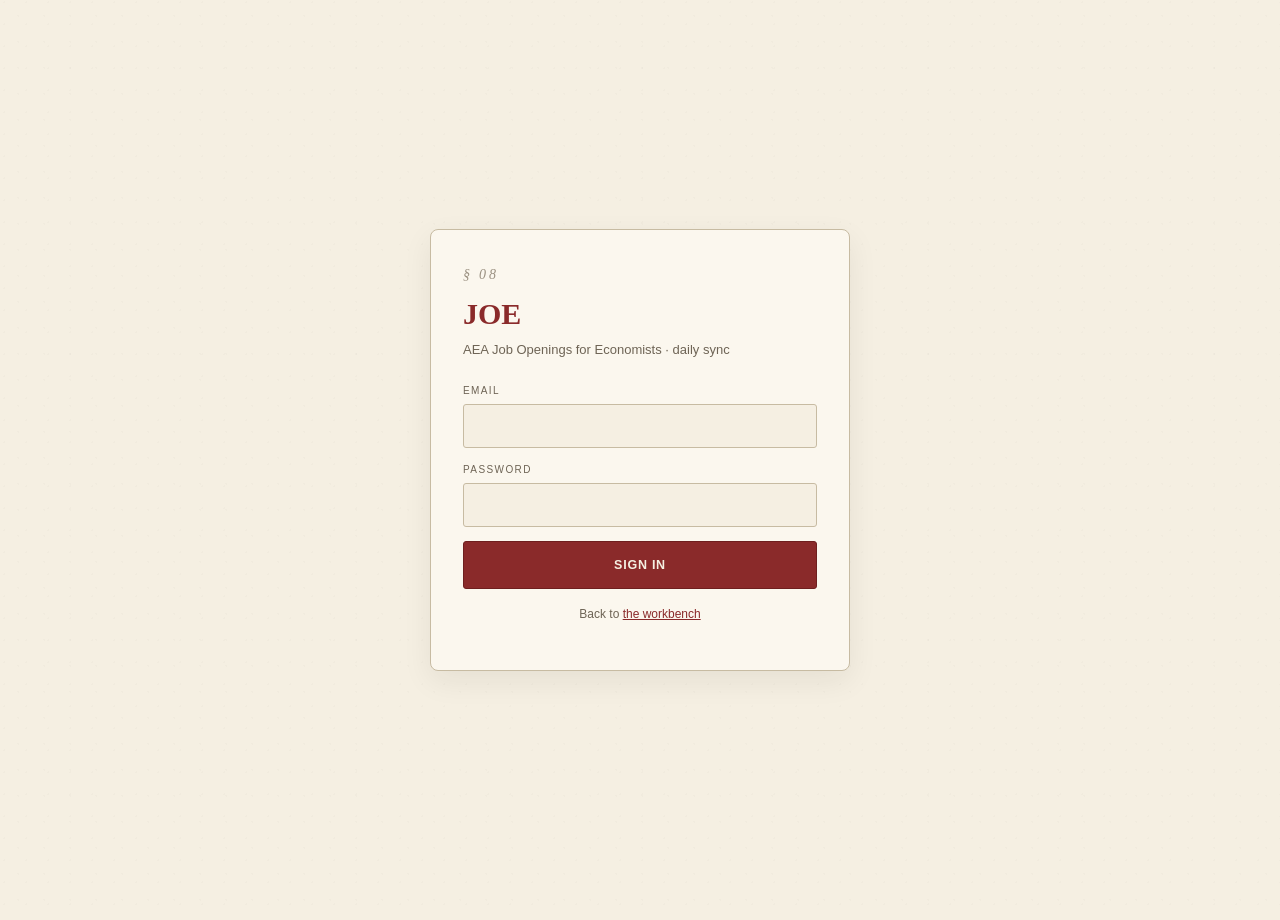
==== joe-app/index.html @ ee53a6f6 "site: React JOE app (vite build, joe-app/)" ====
<!DOCTYPE html>
<html lang="en">
<head>
  <meta charset="UTF-8" />
  <meta name="viewport" content="width=device-width, initial-scale=1.0, viewport-fit=cover" />
  <title>JOE · AEA Job Market — Economics Desk</title>
  <script type="module" crossorigin src="./assets/index-Ba9GQhar.js"></script>
  <link rel="stylesheet" crossorigin href="./assets/index-Cv11F6as.css">
</head>
<body>
  <div id="root"></div>
</body>
</html>
---- joe-app/assets/index-Cv11F6as.css ----
:root{--paper:#F5EFE2;--paper-2:#EDE5D3;--card:#FBF7EE;--card-2:#F3ECDC;--ink:#211C15;--ink-2:#3B342A;--muted:#6E6455;--faint:#9A9080;--rule:#D9CFBB;--rule-2:#C7BBA2;--oxblood:#8A2A2A;--oxblood-2:#6E1F1F;--oxblood-bg:#F3E0DC;--forest:#3E5B3A;--forest-2:#2F4A2C;--forest-bg:#E6EDDF;--gold:#9A6B14;--gold-2:#7C540E;--gold-bg:#F3E7CC;--navy:#2C3E5A;--navy-bg:#E1E7EE;--serif: Georgia, "Times New Roman", "Iowan Old Style", Cambria, serif;--sans: -apple-system, BlinkMacSystemFont, "Segoe UI", Helvetica, Arial, sans-serif;--r: 3px}*{box-sizing:border-box}html{-webkit-text-size-adjust:100%}body{margin:0;font-family:var(--sans);background:var(--paper);color:var(--ink);font-size:15px;line-height:1.6;padding-bottom:calc(env(safe-area-inset-bottom) + 20px);background-image:radial-gradient(circle at 20% 10%,rgba(0,0,0,.015) 1px,transparent 1px),radial-gradient(circle at 70% 60%,rgba(0,0,0,.015) 1px,transparent 1px);background-size:22px 22px,26px 26px}::selection{background:var(--oxblood);color:var(--paper)}.btn{display:inline-flex;align-items:center;justify-content:center;gap:7px;border:1px solid var(--rule-2);border-radius:var(--r);cursor:pointer;font-family:var(--sans);font-size:12px;font-weight:600;letter-spacing:.06em;text-transform:uppercase;min-height:44px;padding:0 15px;background:var(--card);color:var(--ink);transition:all .16s ease;text-decoration:none;white-space:nowrap}.btn:hover{border-color:var(--ink);background:var(--card-2)}.btn:active{transform:translateY(1px)}.btn:focus-visible{outline:2px solid var(--oxblood);outline-offset:2px}.btn:disabled{opacity:.55;cursor:default;transform:none}.btn svg{opacity:.85;flex:none}.btn-primary{background:var(--oxblood);color:var(--paper);border-color:var(--oxblood-2)}.btn-primary:hover{background:var(--oxblood-2);border-color:var(--oxblood-2)}.btn-ghost{background:var(--paper-2);color:var(--ink-2);border-color:var(--rule)}.btn-ghost:hover{background:var(--card-2)}.btn-sm{min-height:40px;padding:0 12px;font-size:10.5px}.btn-block{width:100%;min-height:48px;font-size:12.5px}.auth-shell{min-height:100vh;display:flex;align-items:center;justify-content:center;padding:24px}.auth-card{width:100%;max-width:420px;background:var(--card);border:1px solid var(--rule-2);border-radius:8px;padding:34px 32px;box-shadow:0 10px 30px #211c1512}.auth-mark{font-family:var(--serif);font-style:italic;color:var(--faint);font-size:14px;letter-spacing:.2em}.auth-title{font-family:var(--serif);font-size:30px;font-weight:700;margin:4px 0 2px;color:var(--oxblood)}.auth-sub{color:var(--muted);font-size:13px;margin:0 0 22px}.auth-alt{font-size:12px;color:var(--muted);margin-top:16px;text-align:center}.auth-alt a{color:var(--oxblood)}.fld{display:block;margin-bottom:14px}.fld span{display:block;font-size:10px;letter-spacing:.14em;text-transform:uppercase;color:var(--muted);margin-bottom:5px}.fld input{width:100%;min-height:44px;border:1px solid var(--rule-2);border-radius:var(--r);background:var(--paper);padding:0 12px;font-size:14px;color:var(--ink);font-family:var(--sans)}.fld input:focus{outline:2px solid var(--oxblood);outline-offset:1px}.joe-head{border-bottom:1px solid var(--rule-2);background:var(--card);position:sticky;top:0;z-index:20}.joe-head-in{max-width:1080px;margin:0 auto;padding:12px 18px;display:flex;align-items:center;gap:10px;flex-wrap:wrap}.joe-head h1{font-family:var(--serif);font-size:22px;margin:0;display:flex;align-items:center;gap:8px;color:var(--navy)}.joe-head .ico{display:inline-flex}.folio{font-family:var(--serif);font-style:italic;color:var(--faint);font-size:13px;letter-spacing:.18em}.hint{color:var(--muted);font-size:12px}.sp{flex:1}.lib-search{height:40px;min-width:200px;max-width:280px;border:1px solid var(--rule-2);border-radius:var(--r);background:var(--paper);padding:0 12px;font-size:13px;color:var(--ink);font-family:var(--sans)}.lib-search:focus{outline:2px solid var(--navy);outline-offset:1px}.joe-main-wrap{max-width:1080px;margin:0 auto;padding:0 18px}.joe-sel{height:40px;border:1px solid var(--rule-2);border-radius:var(--r);background:var(--card);color:var(--ink);font-size:13px;padding:0 8px;cursor:pointer;font-family:var(--sans)}.joe-stats{display:grid;grid-template-columns:repeat(4,1fr);gap:0;border:1px solid var(--rule);margin:16px 0 6px}.joe-stats .js-card{padding:12px 10px;border-right:1px solid var(--rule);text-align:center;background:var(--card)}.joe-stats .js-card:last-child{border-right:none}.js-card .n{font-family:var(--serif);font-size:24px;font-weight:700;display:block;color:var(--ink)}.js-card .l{font-size:10px;letter-spacing:.14em;text-transform:uppercase;color:var(--muted)}.joe-count{font-size:12px;color:var(--muted);margin:8px 2px 10px}.joe-list{display:flex;flex-direction:column;gap:8px}.joe-item{border:1px solid var(--rule-2);border-radius:8px;background:var(--card);padding:12px 14px;display:flex;gap:14px;align-items:center;cursor:pointer;transition:all .14s ease}.joe-item:hover{border-color:var(--rule);background:var(--card-2)}.joe-item.open{border-color:var(--navy)}.joe-main{flex:1;min-width:0}.joe-in{font-family:var(--serif);font-style:italic;font-size:13px;color:var(--navy)}.joe-title{font-size:15px;font-weight:600;margin:2px 0 6px}.joe-tags{display:flex;flex-wrap:wrap;gap:6px;align-items:center}.joe-loc{font-size:12px;color:var(--muted)}.joe-side{display:flex;flex-direction:column;align-items:flex-end;gap:4px;flex:none}.joe-fit{font-size:11.5px;font-weight:700;padding:2px 8px;border-radius:999px}.fit-hi{background:var(--forest-bg);color:var(--forest)}.fit-mid{background:var(--gold-bg);color:#9a6b14}.fit-lo{background:var(--paper-2);color:var(--faint)}.joe-diff{font-size:11px;color:var(--muted)}.joe-deadline{font-size:12px;color:var(--faint);font-weight:600}.joe-deadline.od{color:var(--oxblood)}.joe-deadline.today{color:#9a6b14}.joe-detail{border:1px solid var(--rule-2);border-top:none;border-radius:0 0 8px 8px;padding:14px 16px;background:var(--paper-2);margin-top:-8px;margin-bottom:8px}.jd-sec{margin-bottom:12px}.jd-sec:last-child{margin-bottom:0}.jd-sec h4{font-family:var(--sans);font-size:10px;letter-spacing:.16em;text-transform:uppercase;color:var(--muted);margin:0 0 5px}.jd-sec p{font-size:13px;line-height:1.6;white-space:pre-wrap;color:var(--ink-2);margin:0}.tag{display:inline-flex;align-items:center;font-family:var(--sans);font-size:9.5px;font-weight:700;letter-spacing:.08em;text-transform:uppercase;padding:2px 8px;border-radius:999px;background:var(--paper-2);color:var(--ink-2)}.tag-strand{background:var(--gold-bg);color:var(--gold-2)}.tag-ghost{background:transparent;border:1px solid var(--rule-2);color:var(--muted)}.empty{text-align:center;color:var(--faint);padding:48px 0;font-size:14px;display:flex;flex-direction:column;align-items:center;gap:10px}.lib-ph{text-align:center;color:var(--muted);padding:60px 0;font-size:13px}.spin{display:inline-block;width:18px;height:18px;border:2px solid var(--rule-2);border-top-color:var(--navy);border-radius:50%;animation:sp .8s linear infinite}.spin.dark{border-color:var(--rule-2);border-top-color:var(--ink)}@keyframes sp{to{transform:rotate(360deg)}}.joe-foot{max-width:1080px;margin:26px auto 0;padding:14px 18px 0;font-size:11px;color:var(--faint);border-top:1px solid var(--rule)}#toast{position:fixed;left:50%;bottom:26px;transform:translate(-50%) translateY(20px);background:var(--ink);color:var(--paper);font-size:13px;padding:10px 18px;border-radius:var(--r);opacity:0;pointer-events:none;transition:all .22s ease;z-index:99;max-width:90vw}#toast.on{opacity:1;transform:translate(-50%) translateY(0)}#toast.err{background:var(--oxblood)}@media(max-width:900px){.joe-stats{grid-template-columns:repeat(2,1fr)}.joe-stats .js-card:nth-child(2n){border-right:none}.joe-item{flex-direction:column;align-items:flex-start}.joe-side{flex-direction:row;align-items:center;flex-wrap:wrap}.lib-search{width:100%;max-width:none}}
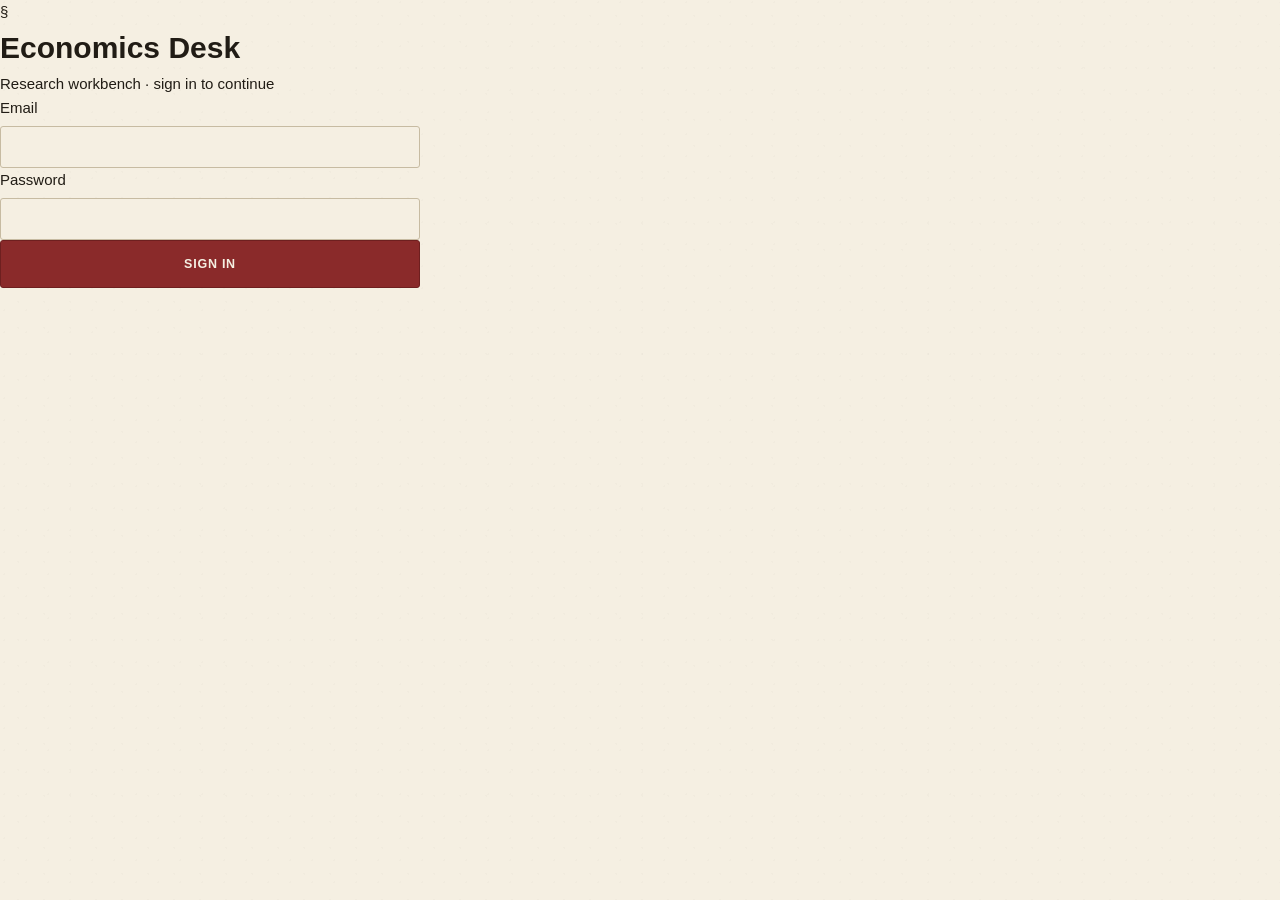
==== commit 4eb90834: "site: front-ends point to Railway backend (web-app + joe-app + economist.html)" ====
--- a/joe-app/index.html
+++ b/joe-app/index.html
@@ -3,11 +3,12 @@
 <head>
   <meta charset="UTF-8" />
   <meta name="viewport" content="width=device-width, initial-scale=1.0, viewport-fit=cover" />
-  <title>JOE · AEA Job Market — Economics Desk</title>
-  <script type="module" crossorigin src="./assets/index-Ba9GQhar.js"></script>
-  <link rel="stylesheet" crossorigin href="./assets/index-Cv11F6as.css">
+  <title>Economics Desk — Research Workbench</title>
+  <script type="module" crossorigin src="./assets/index-Bk7iPmDo.js"></script>
+  <link rel="stylesheet" crossorigin href="./assets/index-CgFq7r-3.css">
 </head>
 <body>
   <div id="root"></div>
+  <script src="./renderer.bundle.js"></script>
 </body>
 </html>
--- a/joe-app/assets/index-CgFq7r-3.css
+++ b/joe-app/assets/index-CgFq7r-3.css
@@ -0,0 +1 @@
+*{margin:0;padding:0;box-sizing:border-box;-webkit-tap-highlight-color:transparent}:root{--paper:#F5EFE2;--paper-2:#EDE5D3;--card:#FBF7EE;--card-2:#F3ECDC;--ink:#211C15;--ink-2:#3B342A;--muted:#6E6455;--faint:#9A9080;--rule:#D9CFBB;--rule-2:#C7BBA2;--oxblood:#8A2A2A;--oxblood-2:#6E1F1F;--oxblood-bg:#F3E0DC;--forest:#3E5B3A;--forest-2:#2F4A2C;--forest-bg:#E6EDDF;--gold:#9A6B14;--gold-2:#7C540E;--gold-bg:#F3E7CC;--navy:#2C3E5A;--navy-bg:#E1E7EE;--serif:Georgia,"Times New Roman","Iowan Old Style",Cambria,serif;--sans:-apple-system,BlinkMacSystemFont,"Segoe UI",Helvetica,Arial,sans-serif;--r:3px}html{-webkit-text-size-adjust:100%}body{font-family:var(--sans);background:var(--paper);color:var(--ink);font-size:15px;line-height:1.6;padding-bottom:calc(env(safe-area-inset-bottom) + 20px);background-image:radial-gradient(circle at 20% 10%,rgba(0,0,0,.015) 1px,transparent 1px),radial-gradient(circle at 70% 60%,rgba(0,0,0,.015) 1px,transparent 1px);background-size:22px 22px,26px 26px}::selection{background:var(--oxblood);color:var(--paper)}.btn{display:inline-flex;align-items:center;justify-content:center;gap:7px;border:1px solid var(--rule-2);border-radius:var(--r);cursor:pointer;font-family:var(--sans);font-size:12px;font-weight:600;letter-spacing:.06em;text-transform:uppercase;min-height:44px;padding:0 15px;background:var(--card);color:var(--ink);transition:all .16s ease;text-decoration:none;white-space:nowrap}.btn:hover{border-color:var(--ink);background:var(--card-2)}.btn:active{transform:translateY(1px)}.btn:focus-visible{outline:2px solid var(--oxblood);outline-offset:2px}.btn:disabled{opacity:.55;cursor:default;transform:none}.btn svg{opacity:.85;flex:none}.btn-primary{background:var(--oxblood);color:var(--paper);border-color:var(--oxblood-2)}.btn-primary:hover{background:var(--oxblood-2);border-color:var(--oxblood-2)}.btn-secondary{background:var(--card);color:var(--ink-2)}.btn-ghost{background:var(--paper-2);color:var(--ink-2);border-color:var(--rule)}.btn-ghost:hover{background:var(--card-2)}.btn-danger{background:var(--oxblood-bg);color:var(--oxblood-2);border-color:#e0bbb5}.btn-danger:hover{background:#efd3cd;border-color:var(--oxblood)}.btn-sm{min-height:40px;padding:0 12px;font-size:10.5px}.btn-block{width:100%;min-height:48px;font-size:12.5px}.btn-icon{min-width:40px;min-height:40px;padding:0 8px;background:transparent;border:1px solid var(--rule);color:var(--faint)}.btn-icon:hover{color:var(--ink);border-color:var(--rule-2);background:var(--card)}.btn-icon.del:hover{color:var(--oxblood);border-color:#e0bbb5;background:var(--oxblood-bg)}#authView{display:none;min-height:100vh;align-items:center;justify-content:center;padding:calc(env(safe-area-inset-top,0) + 30px) 20px calc(env(safe-area-inset-bottom,0) + 30px)}#authView.on{display:flex}.auth-shell{width:100%;max-width:420px}.auth-brand{text-align:center;margin-bottom:26px}.auth-brand .badge{width:56px;height:56px;border-radius:50%;background:var(--ink);color:var(--paper);display:inline-flex;align-items:center;justify-content:center;margin-bottom:14px}.auth-brand h1{font-family:var(--serif);font-size:34px;font-weight:700;font-style:italic;letter-spacing:-.02em;line-height:1}.auth-brand .tag{font-family:var(--sans);font-size:9.5px;font-weight:700;color:var(--oxblood);letter-spacing:.24em;text-transform:uppercase;margin-top:9px}.auth-brand .rule{width:52px;height:2px;background:var(--ink);margin:16px auto 0}.auth-panel{background:var(--card);border:1px solid var(--rule-2);border-top:4px solid var(--oxblood);border-radius:var(--r);padding:26px 24px;box-shadow:0 12px 40px -18px #211c1566}.auth-panel h2{font-family:var(--serif);font-size:22px;font-weight:700;font-style:italic;margin-bottom:4px}.auth-panel .lede{font-size:12.5px;color:var(--muted);margin-bottom:20px;font-style:italic}.auth-fields{display:flex;flex-direction:column;gap:15px}.auth-msg{display:none;font-size:13px;line-height:1.5;margin-top:16px;padding:11px 14px;border-radius:var(--r);font-style:italic}.auth-msg.error{display:block;background:var(--oxblood-bg);color:var(--oxblood-2);border:1px solid #E0BBB5}.auth-msg.notice{display:block;background:var(--gold-bg);color:#6e4c0e;border:1px solid #E0CE9E}.auth-toggle{margin-top:18px;font-size:13px;color:var(--muted);text-align:center;font-style:italic}.auth-toggle a{color:var(--oxblood);font-weight:600;cursor:pointer;text-decoration:underline;font-style:normal}.auth-foot{text-align:center;font-size:11px;color:var(--faint);margin-top:20px;line-height:1.6;font-style:italic}#appView{display:none}#appView.on{display:block}header{background:var(--paper);border-bottom:3px double var(--ink);position:sticky;top:0;z-index:30}.hd{max-width:1160px;margin:0 auto;padding:14px 26px calc(12px + env(safe-area-inset-top,0));display:flex;align-items:center;gap:16px;flex-wrap:wrap}.rule-top{max-width:1160px;margin:0 auto;padding:6px 26px 0;display:flex;justify-content:space-between;font-family:var(--sans);font-size:9px;font-weight:700;letter-spacing:.22em;text-transform:uppercase;color:var(--oxblood)}.rule-top span:nth-child(2){color:var(--muted)}.logo{display:flex;align-items:center;gap:13px;white-space:nowrap}.logo .badge{width:42px;height:42px;border-radius:50%;background:var(--ink);color:var(--paper);display:flex;align-items:center;justify-content:center;flex:none}.logo .name{display:flex;flex-direction:column;gap:1px}.logo .name b{font-family:var(--serif);font-size:25px;font-weight:700;letter-spacing:-.02em;font-style:italic;line-height:1}.logo .name .sub{font-family:var(--sans);font-size:8.5px;font-weight:700;color:var(--oxblood);letter-spacing:.22em;text-transform:uppercase}.hd .date{font-family:var(--serif);color:var(--ink-2);font-size:14px;margin-left:auto;font-style:italic}.layout{max-width:1160px;margin:0 auto;display:grid;grid-template-columns:1fr;gap:0}.rail{position:sticky;top:0;z-index:30;display:flex;flex-direction:row;align-items:center;gap:12px;padding:10px 18px;background:var(--card);border-bottom:2px solid var(--ink)}.rail .shelf-lbl{font-family:var(--sans);font-size:9px;font-weight:700;letter-spacing:.22em;text-transform:uppercase;color:var(--faint);writing-mode:horizontal-tb;transform:none;flex:none}.spines{flex:1;display:flex;flex-direction:row;align-items:stretch;gap:6px;overflow-x:auto;padding:2px 0;scrollbar-width:thin}.spine{position:relative;flex:1 0 auto;min-width:86px;min-height:38px;border:1px solid var(--rule-2);border-bottom:3px solid var(--sp,var(--oxblood));border-radius:3px 3px 2px 2px;background:var(--card);cursor:pointer;display:flex;align-items:center;justify-content:center;transition:all .16s ease;box-shadow:1px 1px 0 var(--rule)}.spine span{writing-mode:horizontal-tb;transform:none;font-family:var(--serif);font-size:12.5px;font-weight:600;letter-spacing:.04em;color:var(--ink-2);white-space:nowrap}.spine:hover{background:var(--card-2);transform:translateY(-1px)}.spine.active{background:var(--sp,var(--oxblood));box-shadow:2px 2px 0 var(--rule-2)}.spine.active span{color:var(--paper)}.account{margin-left:auto;margin-top:0;border-top:none;padding-top:0;display:flex;flex-direction:row;align-items:center;gap:8px;flex:none;position:relative}.acct-btn{display:flex;align-items:center;gap:7px;min-height:40px;background:var(--card-2);border:1px solid var(--rule-2);border-radius:4px;padding:6px 11px;cursor:pointer;font-family:var(--serif);font-style:italic;font-size:12.5px;color:var(--ink-2);transition:all .15s ease}.acct-btn:hover{background:var(--paper-2);border-color:var(--rule)}.acct-btn svg{flex:none}.acct-menu{position:absolute;right:0;top:calc(100% + 7px);min-width:200px;background:var(--card);border:1px solid var(--rule-2);border-radius:6px;box-shadow:0 10px 28px #00000029;padding:6px;display:none;z-index:60}.acct-menu.open{display:block}.acct-menu .m-item{display:flex;align-items:center;gap:9px;width:100%;padding:10px 12px;border:none;background:none;border-radius:4px;cursor:pointer;font-size:13px;font-weight:600;color:var(--ink-2);text-align:left;min-height:40px}.acct-menu .m-item:hover{background:var(--paper-2)}.acct-menu .m-item.danger{color:var(--oxblood)}.account .who{display:flex;align-items:center;gap:8px;font-family:var(--serif);font-style:italic;font-size:12px;color:var(--ink-2);line-height:1.3}.account .who svg{flex:none;color:var(--oxblood)}.account .who span{overflow:hidden;text-overflow:ellipsis;white-space:nowrap;max-width:150px}main{padding:22px 26px 40px;min-width:0}.page-head{display:flex;align-items:flex-end;gap:14px;margin-bottom:20px;flex-wrap:wrap;border-bottom:2px solid var(--ink);padding-bottom:12px}.page-head .folio{font-family:var(--sans);font-size:9px;font-weight:700;letter-spacing:.16em;text-transform:uppercase;color:var(--faint);border:1px solid var(--rule-2);border-radius:2px;padding:3px 7px;flex:none}.page-head h1{font-family:var(--serif);font-size:29px;font-weight:700;letter-spacing:-.01em;display:flex;align-items:center;gap:11px;color:var(--ink);line-height:1}.page-head h1 svg{flex:none;color:var(--accent,var(--oxblood))}.page-head .hint{font-size:11px;font-weight:600;color:var(--muted);letter-spacing:.08em;text-transform:uppercase;font-family:var(--sans);padding-bottom:4px}.page-head .sp{flex:1}.card{background:var(--card);border:1px solid var(--rule);border-radius:var(--r);margin-bottom:24px;overflow:hidden;box-shadow:0 1px 0 var(--rule)}.card-head{display:flex;align-items:center;gap:12px;padding:15px 20px 12px;border-bottom:1px solid var(--rule)}.card-head .folio{font-family:var(--sans);font-size:9px;font-weight:700;letter-spacing:.16em;text-transform:uppercase;color:var(--faint);border:1px solid var(--rule-2);border-radius:2px;padding:3px 6px;flex:none}.card-head h2{font-family:var(--serif);font-size:20px;font-weight:700;letter-spacing:-.01em;display:flex;align-items:center;gap:10px;color:var(--ink)}.card-head h2 svg{flex:none;color:var(--accent,var(--oxblood))}.card-head .hint{font-size:10.5px;font-weight:600;color:var(--muted);letter-spacing:.1em;text-transform:uppercase}.card-head .sp{flex:1}.card-body{padding:18px 20px}.foot-note{font-family:var(--serif);font-style:italic;font-size:12px;color:var(--muted);padding:11px 20px 14px;border-top:1px solid var(--rule);display:flex;gap:8px;align-items:baseline}.foot-note .dag{color:var(--oxblood);font-weight:700;flex:none}.focus-card{border-top:4px solid var(--oxblood)}.focus-card .card-head h2{font-style:italic}.focus-item{display:flex;align-items:center;gap:13px;padding:13px 4px;border-bottom:1px solid var(--rule);transition:background .14s ease;flex-wrap:wrap}.focus-item:last-child{border-bottom:none}.focus-item:hover{background:var(--card-2)}.focus-item.overdue{background:var(--oxblood-bg);border-bottom-color:#e0bbb5;padding:13px 12px;border-radius:var(--r);border-left:3px solid var(--oxblood);margin-bottom:2px}.focus-item .txt{flex:1;min-width:140px}.focus-item .txt .t{font-family:var(--serif);font-weight:600;font-size:16px;word-break:break-word;color:var(--ink)}.focus-item .txt .s{font-size:12px;color:var(--muted);margin-top:2px}.focus-item.overdue .t{color:var(--oxblood-2)}.focus-item .fops{display:flex;gap:6px;flex:none}.tag{display:inline-flex;align-items:center;font-family:var(--sans);font-size:9.5px;font-weight:700;border-radius:2px;padding:3px 8px;white-space:nowrap;flex:none;letter-spacing:.08em;text-transform:uppercase;line-height:1.4;border:1px solid transparent}.tag-od{background:var(--oxblood);color:var(--paper)}.tag-due{background:var(--gold);color:var(--paper)}.tag-soon{background:var(--navy);color:var(--paper)}.tag-p0{background:var(--oxblood);color:var(--paper)}.tag-p1{background:var(--gold);color:var(--paper)}.tag-p2{background:var(--paper-2);color:var(--muted);border-color:var(--rule-2)}.tag-st{background:var(--navy-bg);color:var(--navy);border-color:#c6d0dc}.tag-ok{background:var(--forest-bg);color:var(--forest);border-color:#cbd8bf}.tag-warn{background:var(--gold-bg);color:#6e4c0e;border-color:#e0ce9e}.tag-bad,.tag-hi{background:var(--oxblood-bg);color:var(--oxblood-2);border-color:#e0bbb5}.tag-md{background:var(--gold-bg);color:#6e4c0e;border-color:#e0ce9e}.tag-lo{background:var(--paper-2);color:var(--muted);border-color:var(--rule-2)}.tag-strand{background:var(--forest-bg);color:var(--forest-2);border-color:#cbd8bf}.ov-grid{display:grid;grid-template-columns:230px 1fr;gap:22px}.ov-ring{display:flex;flex-direction:column;align-items:center;justify-content:center;gap:10px;background:var(--card-2);border:1px solid var(--rule-2);border-radius:var(--r);padding:20px}.ov-ring .cap{font-family:var(--serif);font-size:15px;color:var(--ink);font-weight:600;font-style:italic}.ov-ring .sub{font-size:12px;color:var(--muted)}.ov-right{display:flex;flex-direction:column;gap:16px;min-width:0}.ov-cards{display:grid;grid-template-columns:repeat(4,1fr);gap:0;border:1px solid var(--rule)}.ov-lists{display:grid;grid-template-columns:1fr 1fr;gap:14px;margin-top:16px}.ov-list{border:1px solid var(--rule);border-radius:8px;display:flex;flex-direction:column;min-height:120px}.ov-list .ol-head{padding:9px 12px;border-bottom:1px solid var(--rule);font-family:var(--sans);font-size:10.5px;font-weight:700;letter-spacing:.16em;text-transform:uppercase;color:var(--muted);display:flex;align-items:center;gap:7px}.ov-list .ol-body{overflow-y:auto;max-height:320px;padding:4px 6px}.ov-item{display:flex;align-items:center;gap:9px;padding:8px 9px;border-bottom:1px solid var(--rule-2);font-size:13px}.ov-item:last-child{border-bottom:none}.ov-item .tag{flex:none;text-transform:capitalize}.ov-item .t{flex:1;min-width:0;overflow:hidden;text-overflow:ellipsis;white-space:nowrap;color:var(--ink)}.ov-item .s{flex:none;font-size:11.5px;color:var(--muted)}.ov-item .d{flex:none;font-size:12px;color:var(--faint);font-weight:600}.ov-item .d.od{color:var(--oxblood)}.ov-item .d.today{color:#9a6b14}.ov-jump{flex:none;display:inline-flex;align-items:center;justify-content:center;width:26px;height:26px;border:1px solid var(--rule-2);border-radius:4px;background:var(--card-2);cursor:pointer;color:var(--oxblood);transition:all .14s ease;padding:0}.ov-jump:hover{background:var(--oxblood);color:var(--paper);border-color:var(--oxblood)}.ov-jump svg{width:13px;height:13px}@media(max-width:900px){.ov-lists{grid-template-columns:1fr}.ov-list .ol-body{max-height:220px}}.ov-card{background:var(--card);padding:14px;display:flex;flex-direction:column;gap:2px;border-right:1px solid var(--rule);transition:background .14s ease}.ov-card:last-child{border-right:none}.ov-card:hover{background:var(--card-2)}.ov-card .n{font-family:var(--serif);font-size:27px;font-weight:700;line-height:1;letter-spacing:-.02em}.ov-card .l{font-size:9.5px;color:var(--muted);font-weight:700;margin-top:4px;letter-spacing:.06em;text-transform:uppercase}.bars{display:flex;flex-direction:column;gap:9px}.bar-row{display:flex;align-items:center;gap:11px}.bar-row .bl{font-size:10.5px;font-weight:700;letter-spacing:.05em;text-transform:uppercase;color:var(--muted);width:108px;flex:none;text-align:right}.bar-row .bv{font-family:var(--serif);font-size:12px;color:var(--ink-2);width:40px;flex:none}.bar-row svg{flex:1}.item{display:flex;gap:14px;align-items:flex-start;padding:15px 0;border-bottom:1px solid var(--rule)}.item:first-child{padding-top:2px}.item:last-child{border-bottom:none;padding-bottom:2px}.item .ibody{flex:1;min-width:0}.item .row1{display:flex;align-items:center;gap:9px;flex-wrap:wrap}.item .title{font-family:var(--serif);font-weight:600;font-size:16px;word-break:break-word;letter-spacing:-.01em}.item .meta{font-size:12px;color:var(--muted);margin-top:5px;display:flex;gap:14px;flex-wrap:wrap;font-style:italic}.item .meta span{border-bottom:1px solid var(--rule-2)}.item .note{font-size:13px;color:var(--ink-2);background:var(--card-2);border-left:3px solid var(--rule-2);padding:9px 13px;margin-top:9px;word-break:break-word;line-height:1.6;font-style:italic}.item .ops{display:flex;gap:6px;flex:none;flex-wrap:wrap;justify-content:flex-end;max-width:210px}.item.od{border-left:3px solid var(--oxblood);padding-left:13px;margin-left:-2px;background:linear-gradient(90deg,var(--oxblood-bg),transparent 45%)}.prog{margin-top:8px;display:flex;align-items:center;gap:9px}.prog .pl{font-size:11px;color:var(--muted);font-style:italic;flex:none}.empty{text-align:center;color:var(--muted);padding:44px 12px;font-size:14px;line-height:1.6;font-family:var(--serif);font-style:italic}.empty svg{display:block;margin:0 auto 14px;opacity:.5;color:var(--accent,var(--oxblood))}input,select,textarea{font-family:var(--sans);font-size:16px;color:var(--ink);background:var(--paper);border:1px solid var(--rule-2);border-radius:var(--r);padding:11px 13px;width:100%;outline:none;transition:all .16s ease}input::placeholder,textarea::placeholder{color:var(--faint)}input:focus,select:focus,textarea:focus{border-color:var(--oxblood);box-shadow:0 0 0 3px #8a2a2a1f}textarea{min-height:78px;resize:vertical;line-height:1.55}.frm-grid{display:grid;grid-template-columns:1fr 1fr;gap:15px}.fld{display:flex;flex-direction:column;gap:6px}.fld.full{grid-column:1/-1}.fld label{font-size:10.5px;color:var(--muted);font-weight:700;letter-spacing:.1em;text-transform:uppercase}.mask{position:fixed;top:0;right:0;bottom:0;left:0;background:#211c1580;display:none;align-items:flex-end;justify-content:center;z-index:100}.mask.on{display:flex;animation:fade .18s ease}@keyframes fade{0%{opacity:0}to{opacity:1}}.modal{background:var(--card);width:100%;max-width:560px;border:1px solid var(--rule-2);border-top:4px solid var(--oxblood);border-radius:var(--r) var(--r) 0 0;max-height:90vh;overflow:auto;padding:24px 22px calc(env(safe-area-inset-bottom) + 22px);box-shadow:0 -20px 60px -20px #211c1566;animation:slideup .24s cubic-bezier(.22,1,.36,1)}@keyframes slideup{0%{transform:translateY(24px)}to{transform:translateY(0)}}.modal h3{font-family:var(--serif);font-size:22px;font-weight:700;font-style:italic;margin-bottom:18px;display:flex;align-items:center;gap:10px;letter-spacing:-.01em}.modal h3 svg{color:var(--oxblood)}.modal-ft{display:flex;gap:12px;margin-top:20px}.modal-ft .btn{flex:1;min-height:46px}@media(min-width:640px){.mask{align-items:center;padding:20px}.modal{border-radius:var(--r);border-top:4px solid var(--oxblood)}}.spin{width:16px;height:16px;border:2px solid rgba(245,239,226,.4);border-top-color:var(--paper);border-radius:50%;animation:rot .7s linear infinite;flex:none;display:inline-block}.spin.dark{border-color:#211c152e;border-top-color:var(--oxblood);width:22px;height:22px}@keyframes rot{to{transform:rotate(360deg)}}.loading{display:flex;flex-direction:column;align-items:center;justify-content:center;gap:14px;padding:70px 20px;color:var(--muted);font-family:var(--serif);font-style:italic;font-size:14px}#toast{position:fixed;left:50%;bottom:calc(env(safe-area-inset-bottom) + 30px);transform:translate(-50%) translateY(20px);background:var(--ink);color:var(--paper);padding:12px 22px;border-radius:var(--r);font-family:var(--serif);font-size:14px;font-style:italic;opacity:0;pointer-events:none;transition:opacity .25s ease,transform .25s ease;z-index:200;max-width:90vw;text-align:center;box-shadow:0 10px 30px -8px #211c1580}#toast.on{opacity:1;transform:translate(-50%) translateY(0)}#toast.err{background:var(--oxblood-2)}footer{text-align:center;color:var(--muted);font-family:var(--serif);font-style:italic;font-size:13px;padding:16px 26px;letter-spacing:.01em;border-top:1px solid var(--rule);margin-top:8px}@media(max-width:900px){.layout{grid-template-columns:1fr}.rail{position:static;height:auto;width:100%;padding:12px 18px 0;flex-direction:column}.rail .shelf-lbl{display:none}.spines{flex-direction:row;overflow-x:auto;gap:8px;flex:none;padding-bottom:4px;-webkit-overflow-scrolling:touch}.spine{min-height:44px;flex:1 0 auto;min-width:98px;border-left:1px solid var(--rule-2);border-top:4px solid var(--sp,var(--oxblood));border-radius:4px 4px 2px 2px}.spine span{writing-mode:horizontal-tb;transform:none;font-size:12px}.account{flex-direction:row;align-items:center;flex-wrap:wrap;border-top:1px solid var(--rule);margin-top:10px}.account .who{flex:1;min-width:140px}main{padding:16px 18px 30px}.ov-grid,.frm-grid{grid-template-columns:1fr}.hd .date{display:none}.card-body{padding:15px 16px}.card-head{padding:14px 16px 11px}.ov-cards{grid-template-columns:repeat(2,1fr)}.ov-card:nth-child(2n){border-right:none}.ov-card:nth-child(-n+2){border-bottom:1px solid var(--rule)}.item .ops{max-width:none}.page-head h1{font-size:24px}}@media(max-width:400px){.ov-cards{grid-template-columns:1fr}.ov-card{border-right:none;border-bottom:1px solid var(--rule)}.ov-card:last-child{border-bottom:none}.bar-row .bl{width:82px;font-size:9.5px}}.lib-search{max-width:240px;width:240px;flex:none}.lib-wrap{display:grid;grid-template-columns:320px 1fr;gap:0;border:1px solid var(--rule);border-radius:var(--r);background:var(--card);overflow:hidden;min-height:62vh;box-shadow:0 1px 0 var(--rule)}.lib-list{border-right:1px solid var(--rule);max-height:calc(100vh - 210px);overflow:auto;background:var(--card-2)}.lib-file{display:block;width:100%;text-align:left;background:none;border:none;border-bottom:1px solid var(--rule);padding:11px 14px;cursor:pointer;min-height:44px;transition:background .14s ease;font-family:var(--sans)}.lib-file:hover{background:var(--card)}.lib-file.active{background:var(--card);border-left:3px solid var(--forest-2);padding-left:11px}.lib-file .fn{display:block;font-family:var(--serif);font-size:14px;color:var(--ink);word-break:break-word;line-height:1.35}.lib-file .fmeta{font-size:10.5px;color:var(--faint);margin-top:4px;display:flex;gap:10px;flex-wrap:wrap;font-style:italic}.lib-chip{display:inline-block;font-family:var(--sans);font-size:8.5px;font-weight:700;letter-spacing:.08em;text-transform:uppercase;background:var(--forest-bg);color:var(--forest-2);border:1px solid #CBD8BF;border-radius:2px;padding:1px 5px;margin-bottom:4px}.lib-reader{padding:22px 26px;overflow:auto;max-height:calc(100vh - 210px);min-width:0}.lib-reader .back{display:none}.lib-ph{color:var(--muted);font-family:var(--serif);font-style:italic;padding:52px 20px;text-align:center;line-height:1.6}.lib-meta{border-bottom:2px solid var(--ink);padding-bottom:16px;margin-bottom:18px}.lib-meta h2{font-family:var(--serif);font-size:26px;font-weight:700;letter-spacing:-.01em;line-height:1.2;color:var(--ink)}.lib-meta .byline{font-family:var(--serif);font-style:italic;font-size:15px;color:var(--ink-2);margin-top:8px}.lib-meta .jrow{font-size:12px;color:var(--muted);margin-top:6px;font-style:italic}.lib-meta .tags{display:flex;gap:6px;flex-wrap:wrap;margin-top:12px}.lib-meta .cite{font-family:ui-monospace,Menlo,Consolas,monospace;font-size:11.5px;color:var(--gold-2);background:var(--gold-bg);border:1px solid #E0CE9E;border-radius:2px;padding:2px 7px;display:inline-block;margin-top:12px}.md-body{font-family:var(--serif);font-size:15px;line-height:1.7;color:var(--ink-2)}.md-body p{margin:0 0 13px}.md-body h1,.md-body h2,.md-body h3{font-family:var(--serif);color:var(--ink);margin:20px 0 9px;line-height:1.25}.md-body .md-h1{font-size:22px}.md-body .md-h2{font-size:19px}.md-body .md-h3{font-size:16px}.md-body ul,.md-body ol{margin:0 0 13px 22px}.md-body li{margin:3px 0}.md-body blockquote{border-left:3px solid var(--rule-2);background:var(--card-2);padding:8px 14px;margin:0 0 13px;font-style:italic;color:var(--muted)}.md-body pre{background:#211c15;color:#ede5d3;padding:13px 15px;border-radius:var(--r);overflow:auto;margin:0 0 13px}.md-body pre code{font-family:ui-monospace,Menlo,Consolas,monospace;font-size:12.5px;background:none;color:inherit;padding:0;border:none}.md-body code{font-family:ui-monospace,Menlo,Consolas,monospace;font-size:12.5px;background:var(--paper-2);border:1px solid var(--rule);border-radius:2px;padding:1px 5px}.md-body hr{border:none;border-top:1px solid var(--rule-2);margin:18px 0}.md-body a,.lib-lnk{color:var(--oxblood);text-decoration:underline;word-break:break-word}@media(max-width:900px){.lib-wrap{grid-template-columns:1fr;min-height:0}.lib-list{max-height:none;border-right:none}.lib-reader{max-height:none;display:none;padding:18px 16px}.lib-wrap.reading .lib-list{display:none}.lib-wrap.reading .lib-reader{display:block}.lib-reader .back{display:inline-flex;margin-bottom:14px}.lib-search{max-width:none;width:100%;flex:1 1 100%;order:5}}.lib-chips{display:flex;gap:6px;flex-wrap:wrap;margin:-6px 0 16px}.lib-cf{font-family:var(--sans);font-size:10px;font-weight:700;letter-spacing:.08em;text-transform:uppercase;border:1px solid var(--rule-2);border-radius:2px;padding:0 13px;min-height:40px;background:var(--card);color:var(--muted);cursor:pointer;transition:all .14s ease}.lib-cf:hover{border-color:var(--ink);color:var(--ink)}.lib-cf.active{background:var(--forest-2);color:var(--paper);border-color:var(--forest-2)}.lib-badges{display:flex;align-items:center;gap:6px;margin-top:6px;flex-wrap:wrap}.lib-sb{font-family:var(--sans);font-size:8.5px;font-weight:700;letter-spacing:.07em;text-transform:uppercase;border-radius:2px;padding:1px 6px;border:1px solid transparent;line-height:1.5}.lib-sb.st-toread{background:var(--paper-2);color:var(--muted);border-color:var(--rule-2)}.lib-sb.st-reading{background:var(--navy-bg);color:var(--navy);border-color:#c6d0dc}.lib-sb.st-read{background:var(--forest-bg);color:var(--forest-2);border-color:#cbd8bf}.lib-dot{width:9px;height:9px;border-radius:50%;flex:none;display:inline-block}.lib-dot.imp-hi{background:var(--gold)}.lib-dot.imp-md{background:#d69a2e}.lib-dot.imp-lo{background:var(--faint)}.lib-status{background:var(--card-2);border:1px solid var(--rule-2);border-radius:var(--r);padding:14px 16px;margin-bottom:18px}.lib-status h3{font-family:var(--sans);font-size:10px;font-weight:700;letter-spacing:.14em;text-transform:uppercase;color:var(--muted);margin-bottom:12px}.lib-status .sgrid{display:grid;grid-template-columns:1fr 1fr;gap:12px}.lib-status .sfld{display:flex;flex-direction:column;gap:5px}.lib-status .sfld.sfull{grid-column:1/-1}.lib-status .sfld label{font-size:9.5px;font-weight:700;letter-spacing:.1em;text-transform:uppercase;color:var(--faint)}.lib-status .srow{display:flex;gap:10px;align-items:center;margin-top:12px}@media(max-width:480px){.lib-status .sgrid{grid-template-columns:1fr}}.md-body .callout{border-left:4px solid var(--oxblood);background:var(--oxblood-bg);border-radius:8px;padding:12px 14px;margin:14px 0}.md-body .callout-title{display:flex;gap:8px;align-items:center;font-weight:700;margin-bottom:6px;color:var(--oxblood);font-family:var(--serif)}.md-body .callout-title-icon{display:flex;flex:none}.md-body .callout-title-icon svg{width:16px;height:16px}.md-body .callout-content>:first-child{margin-top:0}.md-body .callout-content>:last-child{margin-bottom:0}.md-body table{border-collapse:collapse;margin:14px 0;width:100%;font-size:13.5px}.md-body th,.md-body td{border:1px solid var(--rule);padding:6px 10px;text-align:left;vertical-align:top}.md-body th{background:var(--paper-2);font-weight:700}.md-body .task-list-item{list-style:none;margin-left:-20px}.md-body .task-list-item input{margin-right:8px;transform:translateY(1px)}.md-body .wl-link{color:var(--forest);text-decoration:none;border-bottom:1px dashed var(--forest);cursor:pointer;font-weight:500}.md-body .wl-link:hover{border-bottom-style:solid;background:var(--forest-bg)}.md-body blockquote{border-left:3px solid var(--gold);margin:12px 0;padding:2px 14px;color:var(--muted)}.md-body pre{background:var(--ink);color:var(--paper);border-radius:8px;padding:12px 14px;overflow:auto;font-size:12.5px;line-height:1.5}.md-body code{background:var(--paper-2);border-radius:4px;padding:1px 5px;font-size:12.5px}.md-body pre code{background:none;padding:0;font-size:12.5px}.md-body mark{background:var(--gold-bg);border-bottom:2px solid var(--gold);padding:0 2px;border-radius:2px}.md-body h1,.md-body h2,.md-body h3{margin:20px 0 8px;line-height:1.3}.md-body h1{font-size:22px}.md-body h2{font-size:18px}.md-body h3{font-size:15.5px}.md-body hr{border:none;border-top:1px solid var(--rule);margin:18px 0}.md-body img{max-width:100%;border-radius:6px}.md-body a{color:var(--forest)}.joe-sel{height:36px;border:1px solid var(--rule-2);border-radius:4px;background:var(--card);color:var(--ink);font-size:13px;padding:0 8px;cursor:pointer}.joe-stats{display:grid;grid-template-columns:repeat(4,1fr);gap:0;border:1px solid var(--rule);margin:14px 0 6px}.joe-stats .js-card{padding:12px 10px;border-right:1px solid var(--rule);text-align:center;background:var(--card)}.joe-stats .js-card:last-child{border-right:none}.js-card .n{font-family:var(--serif);font-size:24px;font-weight:700;display:block;color:var(--ink)}.js-card .l{font-size:10px;letter-spacing:.14em;text-transform:uppercase;color:var(--muted)}.joe-count{font-size:12px;color:var(--muted);margin:8px 2px 10px}.joe-list{display:flex;flex-direction:column;gap:8px}.joe-item{border:1px solid var(--rule-2);border-radius:8px;background:var(--card);padding:12px 14px;display:flex;gap:14px;align-items:center;cursor:pointer;transition:all .14s ease}.joe-item:hover{border-color:var(--rule);background:var(--card-2)}.joe-item.open{border-color:var(--navy)}.joe-main{flex:1;min-width:0}.joe-in{font-family:var(--serif);font-style:italic;font-size:13px;color:var(--navy)}.joe-title{font-size:15px;font-weight:600;margin:2px 0 6px}.joe-tags{display:flex;flex-wrap:wrap;gap:6px;align-items:center}.joe-loc{font-size:12px;color:var(--muted)}.joe-side{display:flex;flex-direction:column;align-items:flex-end;gap:4px;flex:none}.joe-fit{font-size:11.5px;font-weight:700;padding:2px 8px;border-radius:999px}.fit-hi{background:var(--forest-bg);color:var(--forest)}.fit-mid{background:var(--gold-bg);color:#9a6b14}.fit-lo{background:var(--paper-2);color:var(--faint)}.joe-diff{font-size:11px;color:var(--muted)}.joe-deadline{font-size:12px;color:var(--faint);font-weight:600}.joe-deadline.od{color:var(--oxblood)}.joe-deadline.today{color:#9a6b14}.joe-detail{border:1px solid var(--rule-2);border-top:none;border-radius:0 0 8px 8px;padding:14px 16px;background:var(--paper-2);margin-top:-8px;margin-bottom:8px}.jd-sec{margin-bottom:12px}.jd-sec:last-child{margin-bottom:0}.jd-sec h4{font-family:var(--sans);font-size:10px;letter-spacing:.16em;text-transform:uppercase;color:var(--muted);margin-bottom:5px}.jd-sec p{font-size:13px;line-height:1.6;white-space:pre-wrap;color:var(--ink-2)}@media(max-width:900px){.joe-stats{grid-template-columns:repeat(2,1fr)}.joe-stats .js-card:nth-child(2n){border-right:none}.joe-item{flex-direction:column;align-items:flex-start}.joe-side{flex-direction:row;align-items:center;flex-wrap:wrap}}.lib-file .ptags{font-size:10px;color:var(--faint);margin-top:5px;display:flex;gap:5px;flex-wrap:wrap;font-style:italic}.proj-chip{display:inline-flex;align-items:center;gap:4px;font-family:var(--sans);font-size:9px;font-weight:700;letter-spacing:.06em;text-transform:uppercase;background:var(--gold-bg);color:var(--gold-2);border:1px solid #E0CE9E;border-radius:2px;padding:2px 6px;line-height:1.4;white-space:nowrap;vertical-align:middle}.proj-chip svg{flex:none;opacity:.8}.proj-rel{background:var(--card-2);border:1px solid var(--rule-2);border-radius:var(--r);padding:14px 16px;margin-bottom:18px}.proj-rel>h3{font-family:var(--sans);font-size:10px;font-weight:700;letter-spacing:.14em;text-transform:uppercase;color:var(--muted);margin-bottom:12px}.proj-grp{margin-bottom:14px}.proj-grp:last-child{margin-bottom:0}.proj-grp .gh{font-family:var(--serif);font-style:italic;font-size:14px;color:var(--ink-2);margin-bottom:7px;display:flex;align-items:center;gap:8px}.proj-grp .gh .gc{font-family:var(--sans);font-style:normal;font-size:9px;font-weight:700;color:var(--faint);border:1px solid var(--rule-2);border-radius:2px;padding:1px 6px}.proj-rrow{display:flex;align-items:center;gap:9px;padding:9px 11px;border:1px solid var(--rule);border-radius:var(--r);background:var(--card);margin-bottom:6px;text-decoration:none;color:inherit;transition:background .14s ease;min-height:42px}.proj-rrow:last-child{margin-bottom:0}.proj-rrow:hover{background:var(--card-2)}.proj-rrow .rt{flex:1;min-width:0;font-family:var(--serif);font-size:14px;color:var(--ink);overflow:hidden;text-overflow:ellipsis;white-space:nowrap}
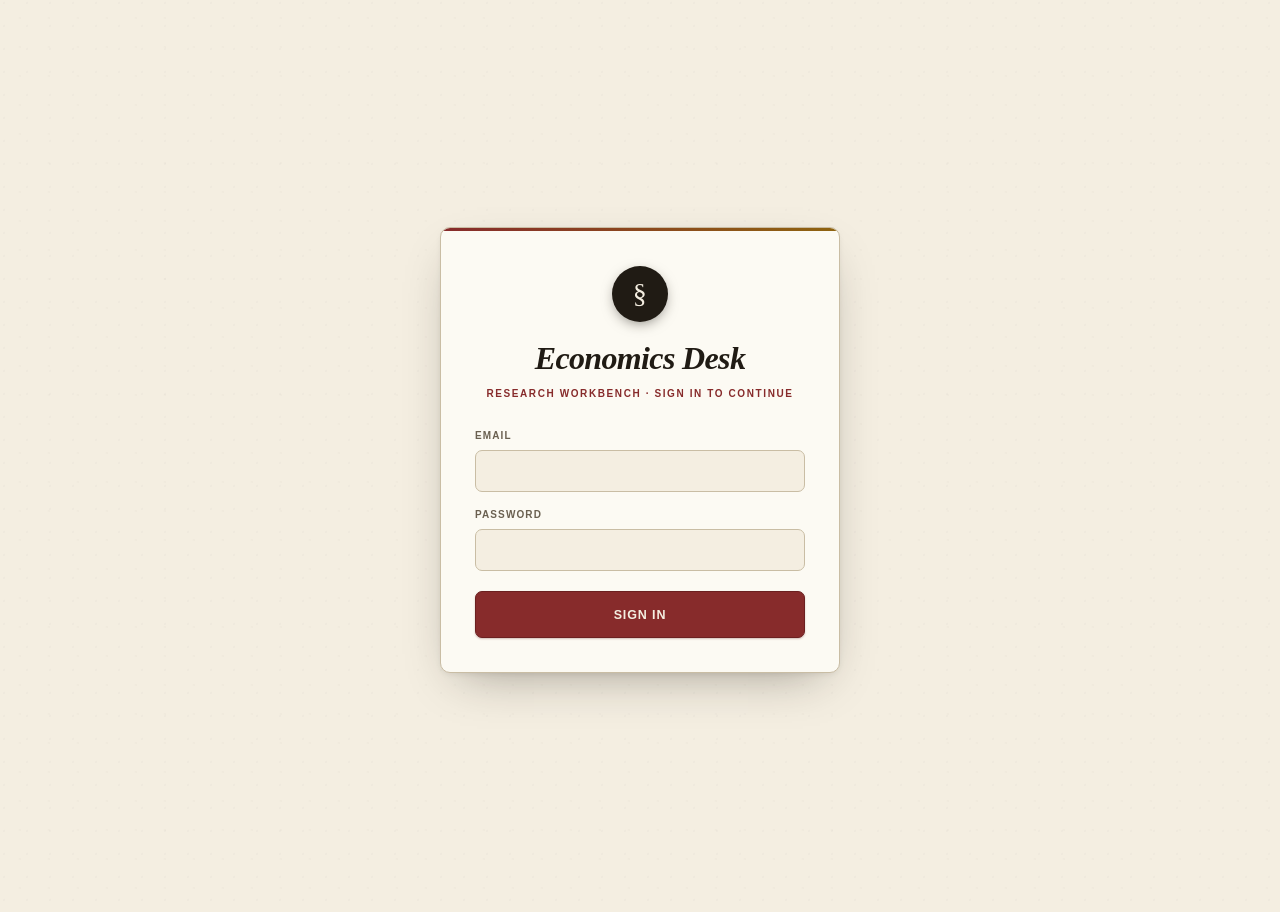
==== commit 734ddf63: "site: editorial-premium UI redesign (Claude agent) — full restyle of React workbench" ====
--- a/joe-app/index.html
+++ b/joe-app/index.html
@@ -4,8 +4,8 @@
   <meta charset="UTF-8" />
   <meta name="viewport" content="width=device-width, initial-scale=1.0, viewport-fit=cover" />
   <title>Economics Desk — Research Workbench</title>
-  <script type="module" crossorigin src="./assets/index-Bk7iPmDo.js"></script>
-  <link rel="stylesheet" crossorigin href="./assets/index-CgFq7r-3.css">
+  <script type="module" crossorigin src="./assets/index-BNPq89az.js"></script>
+  <link rel="stylesheet" crossorigin href="./assets/index-DIoN-xXz.css">
 </head>
 <body>
   <div id="root"></div>
--- a/joe-app/assets/index-DIoN-xXz.css
+++ b/joe-app/assets/index-DIoN-xXz.css
@@ -0,0 +1 @@
+:root{--paper:#F4EEE1;--paper-2:#EBE3D1;--paper-3:#E1D7C1;--card:#FCFAF3;--card-2:#F4EDDE;--ink:#201B14;--ink-2:#37301F;--ink-3:#544A38;--muted:#6A6050;--faint:#8B8171;--rule:#DDD4C1;--rule-2:#C9BDA4;--oxblood:#872B2B;--oxblood-2:#6B2020;--oxblood-bg:#F1DFDB;--oxblood-line:#E0BDB6;--oxblood-ink:#742020;--forest:#3C5738;--forest-2:#2B4127;--forest-bg:#E5ECDD;--forest-line:#CAD7BE;--gold:#8F6410;--gold-2:#6E4C0C;--gold-bg:#F1E6C8;--gold-line:#DFCB98;--gold-ink:#6C4B0D;--navy:#2B3D58;--navy-2:#213047;--navy-bg:#E1E7EF;--navy-line:#C4CEDC;--serif:"Iowan Old Style","Palatino Linotype",Palatino,"Book Antiqua", Georgia,Cambria,"Times New Roman",serif;--sans:-apple-system,BlinkMacSystemFont,"Segoe UI",Roboto,Helvetica,Arial,sans-serif;--mono:ui-monospace,"SF Mono",Menlo,Consolas,"Liberation Mono",monospace;--r:10px;--r-sm:7px;--r-xs:3px;--gutter:26px;--wrap:1120px;--sh-1:0 1px 1px rgba(32,27,20,.03),0 1px 0 rgba(32,27,20,.04);--sh-2:0 1px 2px rgba(32,27,20,.05),0 6px 16px -8px rgba(32,27,20,.14);--sh-pop:0 18px 48px -20px rgba(32,27,20,.42),0 2px 8px -4px rgba(32,27,20,.18);--ease:cubic-bezier(.3,.7,.4,1);--t:.15s var(--ease)}*{margin:0;padding:0;box-sizing:border-box;-webkit-tap-highlight-color:transparent}html{-webkit-text-size-adjust:100%;text-size-adjust:100%}body{font-family:var(--sans);background:var(--paper);color:var(--ink-2);font-size:15.5px;line-height:1.62;-webkit-font-smoothing:antialiased;text-rendering:optimizeLegibility;padding-bottom:calc(env(safe-area-inset-bottom) + 12px);background-image:radial-gradient(circle at 18% 12%,rgba(32,27,20,.018) 1px,transparent 1.4px),radial-gradient(circle at 68% 62%,rgba(32,27,20,.014) 1px,transparent 1.4px);background-size:23px 23px,29px 29px}::selection{background:var(--oxblood);color:var(--paper)}a{color:var(--navy);text-decoration:none}a:hover{color:var(--navy-2)}:focus-visible{outline:2px solid var(--oxblood);outline-offset:2px;border-radius:2px}img{max-width:100%}.folio,.hint,.td-mod,.rel-mod,.jd-sec h4,.js-card .l,.ov-card .l,.lib-badge,.lib-imp,.stage-tag{font-family:var(--sans)}.btn{display:inline-flex;align-items:center;justify-content:center;gap:7px;border:1px solid var(--rule-2);border-radius:var(--r-sm);cursor:pointer;font-family:var(--sans);font-size:11.5px;font-weight:700;letter-spacing:.07em;text-transform:uppercase;min-height:40px;padding:0 15px;background:var(--card);color:var(--ink-2);transition:background var(--t),border-color var(--t),color var(--t),transform var(--t),box-shadow var(--t);text-decoration:none;white-space:nowrap;box-shadow:var(--sh-1)}.btn:hover{border-color:var(--ink-3);background:var(--card-2);color:var(--ink)}.btn:active{transform:translateY(1px)}.btn:disabled{opacity:.5;cursor:default;transform:none;box-shadow:none}.btn svg{opacity:.9;flex:none}.btn-primary{background:var(--oxblood);color:var(--paper);border-color:var(--oxblood-2);box-shadow:0 1px 2px #6b202047}.btn-primary:hover{background:var(--oxblood-2);border-color:var(--oxblood-2);color:var(--paper)}.btn-secondary{background:var(--navy);color:var(--paper);border-color:var(--navy-2)}.btn-secondary:hover{background:var(--navy-2);color:var(--paper)}.btn-ghost{background:var(--paper-2);color:var(--ink-3);border-color:var(--rule)}.btn-ghost:hover{background:var(--card-2);color:var(--ink);border-color:var(--rule-2)}.btn-danger{background:var(--oxblood-bg);color:var(--oxblood-2);border-color:var(--oxblood-line);box-shadow:none}.btn-danger:hover{background:#ecccc6;border-color:var(--oxblood);color:var(--oxblood-2)}.btn-sm{min-height:34px;padding:0 11px;font-size:10.5px;letter-spacing:.06em;gap:5px}.btn-block{width:100%;min-height:47px;font-size:12.5px}.topbar{position:sticky;top:0;z-index:40;background:#f4eee1db;backdrop-filter:saturate(1.4) blur(10px);-webkit-backdrop-filter:saturate(1.4) blur(10px);border-bottom:1px solid var(--rule-2);box-shadow:0 1px #fcfaf399 inset,0 6px 18px -16px #201b1480}.topbar:before{content:"";position:absolute;left:0;right:0;top:0;height:2px;background:linear-gradient(90deg,var(--oxblood),var(--gold) 45%,var(--forest) 72%,var(--navy))}.topbar-in{max-width:var(--wrap);margin:0 auto;padding:13px var(--gutter) calc(13px + env(safe-area-inset-top,0));display:flex;align-items:center;gap:22px;flex-wrap:wrap}.brand{display:flex;align-items:center;gap:11px;white-space:nowrap;flex:none}.brand-mark{display:flex;align-items:center;justify-content:center;width:34px;height:34px;border-radius:50%;background:var(--ink);color:var(--paper);font-family:var(--serif);font-size:20px;line-height:1;flex:none;box-shadow:0 2px 6px -2px #201b1480}.brand-name{font-family:var(--serif);font-size:22px;font-weight:600;font-style:italic;letter-spacing:-.015em;color:var(--ink);line-height:1}.brand:hover .brand-name{color:var(--ink)}.nav{display:flex;align-items:center;gap:2px;flex-wrap:wrap;flex:1;min-width:0}.nav-item{position:relative;display:inline-flex;align-items:center;gap:6px;padding:8px 11px;border-radius:var(--r-sm);font-family:var(--sans);font-size:11px;font-weight:600;letter-spacing:.09em;text-transform:uppercase;color:var(--muted);transition:color var(--t),background var(--t)}.nav-item svg{opacity:.65;transition:opacity var(--t)}.nav-item:hover{color:var(--ink);background:var(--card-2)}.nav-item:hover svg{opacity:.9}.nav-item.on{color:var(--navy)}.nav-item.on svg{opacity:1;color:var(--navy)}.nav-item.on:after{content:"";position:absolute;left:11px;right:11px;bottom:2px;height:2px;background:var(--navy);border-radius:2px}.sp{flex:1}.topbar-in .sp{flex:0 0 auto}.acct{font-family:var(--serif);font-style:italic;font-size:13px;color:var(--muted);max-width:190px;overflow:hidden;text-overflow:ellipsis;white-space:nowrap;flex:none}.main{max-width:var(--wrap);margin:0 auto;padding:30px var(--gutter) 56px;min-width:0}.mod-head{display:flex;align-items:flex-end;gap:12px;flex-wrap:wrap;margin-bottom:26px;padding-bottom:14px;border-bottom:1px solid var(--rule-2);position:relative}.mod-head:after{content:"";position:absolute;left:0;bottom:-1px;width:64px;height:2px;background:var(--oxblood)}.mod-head h1{font-family:var(--serif);font-size:30px;font-weight:600;letter-spacing:-.02em;line-height:1.05;color:var(--ink);display:flex;align-items:center;gap:11px}.mod-head h1 svg{flex:none;color:var(--oxblood);opacity:.9}.mod-head .hint{font-family:var(--sans);font-size:10px;font-weight:700;letter-spacing:.15em;text-transform:uppercase;color:var(--muted);padding-bottom:6px}.mod-head .lib-search,.mod-head .inline-form{margin-left:0}.inline-form{display:flex;gap:8px;align-items:center}.folio{font-family:var(--sans);font-size:9.5px;font-weight:700;letter-spacing:.16em;text-transform:uppercase;color:var(--muted);border:1px solid var(--rule-2);border-radius:var(--r-xs);padding:4px 8px;flex:none;background:var(--card)}.auth-shell{min-height:100vh;display:flex;align-items:center;justify-content:center;padding:calc(env(safe-area-inset-top,0) + 32px) 20px calc(env(safe-area-inset-bottom,0) + 32px)}.auth-card{width:100%;max-width:400px;background:var(--card);border:1px solid var(--rule-2);border-radius:var(--r);padding:38px 34px 34px;box-shadow:var(--sh-pop);position:relative;text-align:center;overflow:hidden}.auth-card:before{content:"";position:absolute;left:0;right:0;top:0;height:3px;background:linear-gradient(90deg,var(--oxblood),var(--gold))}.auth-mark{width:56px;height:56px;margin:0 auto 20px;border-radius:50%;background:var(--ink);color:var(--paper);display:flex;align-items:center;justify-content:center;font-family:var(--serif);font-size:28px;letter-spacing:.02em;box-shadow:0 4px 14px -4px #201b1499}.auth-title{font-family:var(--serif);font-size:32px;font-weight:600;font-style:italic;letter-spacing:-.02em;line-height:1;color:var(--ink)}.auth-sub{font-family:var(--sans);font-size:10px;font-weight:700;letter-spacing:.16em;text-transform:uppercase;color:var(--oxblood);margin:12px 0 26px}.auth-card form{display:flex;flex-direction:column;gap:15px;text-align:left}.auth-card .btn-block{margin-top:5px}input,select,textarea{font-family:var(--sans);font-size:16px;color:var(--ink);background:var(--paper);border:1px solid var(--rule-2);border-radius:var(--r-sm);padding:11px 13px;width:100%;outline:none;transition:border-color var(--t),box-shadow var(--t)}input::placeholder,textarea::placeholder{color:var(--faint)}input:focus,select:focus,textarea:focus{border-color:var(--oxblood);box-shadow:0 0 0 3px #872b2b24}textarea{min-height:80px;resize:vertical;line-height:1.55}select{cursor:pointer;-webkit-appearance:none;-moz-appearance:none;appearance:none;background-image:url("data:image/svg+xml;utf8,<svg xmlns='http://www.w3.org/2000/svg' width='12' height='12' viewBox='0 0 24 24' fill='none' stroke='%236A6050' stroke-width='2.4' stroke-linecap='round' stroke-linejoin='round'><path d='M6 9l6 6 6-6'/></svg>");background-repeat:no-repeat;background-position:right 12px center;padding-right:34px}.fld{display:flex;flex-direction:column;gap:6px;min-width:0}.fld.wide{grid-column:1/-1}.fld>span,.fld label{font-family:var(--sans);font-size:10px;font-weight:700;letter-spacing:.11em;text-transform:uppercase;color:var(--muted)}.lib-search{max-width:230px;width:230px;flex:none;font-size:14px;padding:9px 12px}.modal-back{position:fixed;top:0;right:0;bottom:0;left:0;background:#201b1470;z-index:100;display:flex;align-items:flex-end;justify-content:center;backdrop-filter:blur(2px);-webkit-backdrop-filter:blur(2px);animation:fade .18s ease}@keyframes fade{0%{opacity:0}to{opacity:1}}.modal{background:var(--card);width:100%;max-width:560px;border:1px solid var(--rule-2);border-radius:var(--r) var(--r) 0 0;max-height:92vh;overflow:auto;position:relative;padding:26px 24px calc(env(safe-area-inset-bottom) + 24px);box-shadow:var(--sh-pop);animation:slideup .26s var(--ease)}.modal:before{content:"";position:absolute;left:0;right:0;top:0;height:3px;background:var(--oxblood);border-radius:var(--r) var(--r) 0 0}@keyframes slideup{0%{transform:translateY(26px);opacity:.6}to{transform:translateY(0);opacity:1}}.modal h3{font-family:var(--serif);font-size:23px;font-weight:600;font-style:italic;letter-spacing:-.01em;margin-bottom:20px;color:var(--ink);text-transform:capitalize}.modal-grid{display:grid;grid-template-columns:1fr 1fr;gap:16px}.modal-foot{display:flex;gap:12px;margin-top:24px}.modal-foot .btn{flex:1;min-height:46px}.proj-detail .modal-foot{margin-top:16px}@media(min-width:640px){.modal-back{align-items:center;padding:24px}.modal{border-radius:var(--r)}.modal:before{border-radius:var(--r) var(--r) 0 0}}.tag{display:inline-flex;align-items:center;font-family:var(--sans);font-size:9.5px;font-weight:700;letter-spacing:.07em;text-transform:uppercase;line-height:1.5;border-radius:var(--r-xs);padding:2px 7px;white-space:nowrap;flex:none;border:1px solid var(--rule-2);background:var(--paper-2);color:var(--muted)}.tag-strand{background:var(--forest-bg);color:var(--forest-2);border-color:var(--forest-line)}.tag-ghost{background:var(--paper-2);color:var(--ink-3);border-color:var(--rule-2)}.tag-ok{background:var(--forest-bg);color:var(--forest-2);border-color:var(--forest-line)}.tag-warn{background:var(--gold-bg);color:var(--gold-ink);border-color:var(--gold-line)}.tag-bad{background:var(--oxblood-bg);color:var(--oxblood-2);border-color:var(--oxblood-line)}.tag-st{background:var(--navy-bg);color:var(--navy);border-color:var(--navy-line)}.ov-cards{display:grid;grid-template-columns:repeat(2,1fr);gap:14px;margin-bottom:26px}.ov-card{display:flex;flex-direction:column;gap:6px;background:var(--card);border:1px solid var(--rule);border-radius:var(--r);padding:20px 22px;box-shadow:var(--sh-1);transition:box-shadow var(--t),transform var(--t)}.ov-card:hover{box-shadow:var(--sh-2);transform:translateY(-1px)}.ov-card .n{font-family:var(--serif);font-size:40px;font-weight:600;line-height:.95;letter-spacing:-.02em;color:var(--ink)}.ov-card .l{font-family:var(--sans);font-size:10px;font-weight:700;letter-spacing:.14em;text-transform:uppercase;color:var(--muted)}.dash-cols{display:grid;grid-template-columns:1.15fr 1fr;gap:26px;align-items:start}.dash-col>h2{font-family:var(--serif);font-size:15px;font-weight:700;letter-spacing:.02em;color:var(--ink);padding-bottom:10px;margin-bottom:14px;border-bottom:1px solid var(--rule-2);display:flex;align-items:center;gap:9px;text-transform:uppercase;font-size:11px;letter-spacing:.16em;font-family:var(--sans);color:var(--muted)}.td-group{margin-bottom:20px;counter-reset:none}.td-mod{display:flex;align-items:center;gap:9px;font-family:var(--sans);font-size:10px;font-weight:700;letter-spacing:.13em;text-transform:uppercase;color:var(--oxblood);margin-bottom:8px}.td-mod:before{content:"";width:6px;height:6px;border-radius:50%;background:var(--oxblood);flex:none}.td-go{margin-left:auto;font-family:var(--sans);font-size:10px;font-weight:600;letter-spacing:.05em;text-transform:uppercase;color:var(--navy);opacity:.75;transition:opacity var(--t)}.td-go:hover{opacity:1;color:var(--navy-2)}.td-item{display:flex;flex-direction:column;gap:2px;padding:10px 0 10px 16px;border-bottom:1px solid var(--rule);position:relative}.td-item:before{content:"";position:absolute;left:0;top:15px;width:6px;height:6px;border:1.5px solid var(--rule-2);border-radius:50%;background:var(--card)}.td-item:last-child{border-bottom:none}.td-title{font-family:var(--serif);font-size:16px;font-weight:600;color:var(--ink);line-height:1.35;word-break:break-word}.td-sub{font-size:12px;color:var(--muted);font-style:italic}.dl-list{display:flex;flex-direction:column;gap:2px}.dl-item{display:flex;align-items:center;gap:12px;padding:11px 4px;border-bottom:1px solid var(--rule)}.dl-item:last-child{border-bottom:none}.dl-date{font-family:var(--mono);font-size:11.5px;font-weight:600;letter-spacing:.01em;border:1px solid var(--rule-2);border-radius:var(--r-xs);padding:3px 7px;flex:none;background:var(--paper-2);color:var(--ink-3);min-width:92px;text-align:center}.dl-date.od{background:var(--oxblood-bg);color:var(--oxblood-2);border-color:var(--oxblood-line)}.dl-date.today{background:var(--gold-bg);color:var(--gold-ink);border-color:var(--gold-line)}.dl-date.soon{background:var(--navy-bg);color:var(--navy);border-color:var(--navy-line)}.dl-title{flex:1;min-width:0;font-family:var(--serif);font-size:15px;color:var(--ink);overflow:hidden;text-overflow:ellipsis;white-space:nowrap}.dl-mod{flex:none;font-family:var(--sans);font-size:9.5px;font-weight:700;letter-spacing:.1em;text-transform:uppercase;color:var(--muted)}.mod-page,.dash-page,.lib-page{min-width:0}.tbl-wrap{border:1px solid var(--rule);border-radius:var(--r);background:var(--card);overflow:auto;box-shadow:var(--sh-1);-webkit-overflow-scrolling:touch}.tbl{width:100%;border-collapse:collapse;font-size:14px;min-width:640px}.tbl thead th{font-family:var(--sans);font-size:9.5px;font-weight:700;letter-spacing:.13em;text-transform:uppercase;color:var(--muted);text-align:left;padding:13px 16px;background:var(--card-2);border-bottom:1px solid var(--rule-2);white-space:nowrap;position:sticky;top:0}.tbl th.ta-r,.tbl td.ta-r{text-align:right}.tbl tbody td{padding:13px 16px;border-bottom:1px solid var(--rule);vertical-align:middle;color:var(--ink-2)}.tbl tbody tr{transition:background var(--t)}.tbl tbody tr:last-child td{border-bottom:none}.tbl tbody tr:hover{background:var(--card-2)}.cell-text{color:var(--ink-2)}.muted-cell{color:var(--faint)}.prio{font-family:var(--sans);font-size:10px;font-weight:800;letter-spacing:.06em;border:1px solid currentColor;border-radius:var(--r-xs);padding:2px 6px;opacity:.9}.prog{display:inline-flex;align-items:center;justify-content:flex-start;min-width:58px;font-family:var(--sans);font-size:10.5px;font-weight:700;color:var(--ink);padding:3px 8px;border-radius:999px;border:1px solid var(--rule-2);background-clip:padding-box}.dl{font-family:var(--mono);font-size:12px;font-weight:600;color:var(--ink-3);border-bottom:1px dashed var(--rule-2);padding-bottom:1px}.dl.od{color:var(--oxblood);border-bottom-color:var(--oxblood-line)}.dl.today{color:var(--gold-2);border-bottom-color:var(--gold-line)}.row-actions{display:inline-flex;gap:6px;justify-content:flex-end;opacity:.62;transition:opacity var(--t)}tr:hover .row-actions,.row-actions:focus-within{opacity:1}.lib-cols{display:grid;grid-template-columns:330px 1fr;gap:0;border:1px solid var(--rule);border-radius:var(--r);background:var(--card);overflow:hidden;min-height:64vh;box-shadow:var(--sh-1)}.lib-list{border-right:1px solid var(--rule);background:var(--card-2);max-height:calc(100vh - 220px);overflow:auto}.lib-row{display:grid;grid-template-columns:1fr auto;align-items:center;gap:8px 10px;padding:12px 15px;border-bottom:1px solid var(--rule);cursor:pointer;transition:background var(--t);min-height:46px}.lib-row:hover{background:var(--card)}.lib-row.on{background:var(--card);box-shadow:inset 3px 0 0 var(--forest-2)}.lib-name{grid-column:1;font-family:var(--serif);font-size:14.5px;line-height:1.35;color:var(--ink);word-break:break-word}.lib-badge{grid-column:2;grid-row:1;font-family:var(--sans);font-size:8.5px;font-weight:700;letter-spacing:.07em;text-transform:uppercase;border-radius:var(--r-xs);padding:2px 6px;border:1px solid transparent;white-space:nowrap;justify-self:end}.lib-badge.unread{background:var(--paper-2);color:var(--muted);border-color:var(--rule-2)}.lib-badge.reading{background:var(--navy-bg);color:var(--navy);border-color:var(--navy-line)}.lib-badge.read{background:var(--forest-bg);color:var(--forest-2);border-color:var(--forest-line)}.lib-imp{grid-column:2;font-family:var(--sans);font-size:8.5px;font-weight:700;letter-spacing:.06em;text-transform:uppercase;color:var(--gold-2);justify-self:end}.note-article{padding:30px 34px;overflow:auto;max-height:calc(100vh - 220px);min-width:0}.lib-ph{color:var(--muted);font-family:var(--serif);font-style:italic;font-size:15px;padding:56px 24px;text-align:center;line-height:1.6}.note-article>div{max-width:680px}.note-article h1,.note-article h2,.note-article h3,.note-article h4,.note-article h5,.note-article h6{font-family:var(--serif);color:var(--ink);line-height:1.25;margin:26px 0 10px;letter-spacing:-.01em}.note-article h1{font-size:26px;font-weight:700;padding-bottom:12px;border-bottom:1px solid var(--rule-2);margin-top:4px}.note-article h2{font-size:20px;font-weight:700}.note-article h3{font-size:17px;font-weight:700}.note-article h4{font-size:15px}.note-article p{font-family:var(--serif);font-size:15.5px;line-height:1.75;color:var(--ink-2);margin:0 0 14px}.note-article ul,.note-article ol{margin:0 0 14px 22px}.note-article li{font-family:var(--serif);font-size:15.5px;line-height:1.7;color:var(--ink-2);margin:4px 0}.note-article a,.note-article .wl-link{color:var(--navy);text-decoration:none;border-bottom:1px solid var(--navy-line);word-break:break-word}.note-article a:hover,.note-article .wl-link:hover{border-bottom-color:var(--navy)}.note-article .wl-link{color:var(--forest);border-bottom:1px dashed var(--forest-line);cursor:pointer}.note-article .wl-link:hover{border-bottom-style:solid;background:var(--forest-bg)}.note-article blockquote{border-left:3px solid var(--gold-line);background:var(--card-2);padding:8px 16px;margin:0 0 14px;font-family:var(--serif);font-style:italic;color:var(--ink-3);border-radius:0 var(--r-sm) var(--r-sm) 0}.note-article pre{background:var(--ink);color:var(--paper);border-radius:var(--r-sm);padding:14px 16px;overflow:auto;margin:0 0 14px;font-size:12.5px;line-height:1.55}.note-article pre code{font-family:var(--mono);background:none;color:inherit;padding:0;border:none;font-size:12.5px}.note-article code{font-family:var(--mono);font-size:12.5px;background:var(--paper-2);border:1px solid var(--rule);border-radius:var(--r-xs);padding:1px 5px;color:var(--oxblood-2)}.note-article hr{border:none;border-top:1px solid var(--rule-2);margin:22px 0}.note-article mark{background:var(--gold-bg);border-bottom:2px solid var(--gold-line);padding:0 2px;border-radius:2px;color:var(--ink)}.note-article img{border-radius:var(--r-sm);margin:4px 0}.note-article table{border-collapse:collapse;width:100%;margin:16px 0;font-size:13.5px;font-family:var(--sans)}.note-article th,.note-article td{border:1px solid var(--rule);padding:7px 11px;text-align:left;vertical-align:top}.note-article th{background:var(--paper-2);font-weight:700;color:var(--ink)}.note-article .callout{border:1px solid var(--oxblood-line);border-left:4px solid var(--oxblood);background:var(--oxblood-bg);border-radius:var(--r-sm);padding:12px 16px;margin:16px 0}.note-article .callout-title{display:flex;gap:8px;align-items:center;font-family:var(--serif);font-weight:700;color:var(--oxblood);margin-bottom:6px}.note-article .callout-title-icon{display:flex;flex:none}.note-article .callout-title-icon svg{width:16px;height:16px}.note-article .callout-content>:first-child{margin-top:0}.note-article .callout-content>:last-child{margin-bottom:0}.note-article .task-list-item{list-style:none;margin-left:-20px}.note-article .task-list-item input{width:auto;margin-right:8px;transform:translateY(1px)}.proj-list{display:flex;flex-direction:column;gap:10px}.proj-item{border:1px solid var(--rule);border-radius:var(--r);background:var(--card);overflow:hidden;box-shadow:var(--sh-1);transition:box-shadow var(--t),border-color var(--t)}.proj-item:hover{box-shadow:var(--sh-2)}.proj-item.open{border-color:var(--rule-2);box-shadow:var(--sh-2)}.proj-head{display:flex;align-items:center;gap:12px;padding:15px 18px;cursor:pointer}.proj-name{flex:1;min-width:0;display:flex;align-items:center;gap:10px;font-family:var(--serif);font-size:17px;font-weight:600;color:var(--ink);overflow:hidden;text-overflow:ellipsis;white-space:nowrap}.proj-dot{width:10px;height:10px;border-radius:50%;flex:none;box-shadow:0 0 0 3px #0000000a}.proj-name .prio{margin-left:2px}.stage-tag{font-family:var(--sans);font-size:9.5px;font-weight:700;letter-spacing:.09em;text-transform:uppercase;border-radius:999px;padding:3px 11px;flex:none;background:var(--navy-bg);color:var(--navy);border:1px solid var(--navy-line)}.stage-tag.on{background:var(--navy);color:var(--paper);border-color:var(--navy-2)}.proj-head .dl{flex:none}.proj-detail{padding:4px 18px 18px;border-top:1px solid var(--rule);background:var(--card-2)}.proj-note{font-family:var(--serif);font-style:italic;font-size:14.5px;color:var(--ink-3);line-height:1.6;padding:14px 0;border-bottom:1px solid var(--rule);margin-bottom:14px}.related{display:flex;flex-direction:column;gap:16px}.rel-group{display:flex;flex-direction:column;gap:6px}.rel-mod{font-family:var(--sans);font-size:9.5px;font-weight:700;letter-spacing:.13em;text-transform:uppercase;color:var(--muted);margin-bottom:4px;display:flex;align-items:center;gap:8px}.rel-mod:before{content:"";width:5px;height:5px;border-radius:50%;background:var(--gold);flex:none}.rel-item{display:flex;align-items:center;gap:9px;padding:9px 12px;border:1px solid var(--rule);border-radius:var(--r-sm);background:var(--card);min-height:42px;transition:background var(--t)}.rel-item:hover{background:var(--card-2)}.rel-title{flex:1;min-width:0;font-family:var(--serif);font-size:14px;color:var(--ink);overflow:hidden;text-overflow:ellipsis;white-space:nowrap}.joe-tools{max-width:var(--wrap);margin:0 auto;padding:26px var(--gutter) 0;display:flex;align-items:flex-end;gap:11px;flex-wrap:wrap}.joe-tools h1{font-family:var(--serif);font-size:30px;font-weight:600;letter-spacing:-.02em;line-height:1.05;color:var(--ink);display:flex;align-items:center;gap:11px}.joe-tools h1 svg{flex:none;color:var(--oxblood);opacity:.9}.joe-tools .hint{font-family:var(--sans);font-size:10px;font-weight:700;letter-spacing:.15em;text-transform:uppercase;color:var(--muted);padding-bottom:6px}.joe-tools .folio{align-self:flex-end;margin-bottom:6px}.joe-sel{min-height:38px;border:1px solid var(--rule-2);border-radius:var(--r-sm);background:var(--card);color:var(--ink);font-size:13px;padding:0 32px 0 12px;cursor:pointer;width:auto;-webkit-appearance:none;-moz-appearance:none;appearance:none;background-image:url("data:image/svg+xml;utf8,<svg xmlns='http://www.w3.org/2000/svg' width='12' height='12' viewBox='0 0 24 24' fill='none' stroke='%236A6050' stroke-width='2.4' stroke-linecap='round' stroke-linejoin='round'><path d='M6 9l6 6 6-6'/></svg>");background-repeat:no-repeat;background-position:right 11px center}.joe-main-wrap{max-width:var(--wrap);margin:0 auto;padding:18px var(--gutter) 20px;display:block}.joe-stats{display:grid;grid-template-columns:repeat(4,1fr);gap:14px;margin:6px 0 4px}.js-card{background:var(--card);border:1px solid var(--rule);border-radius:var(--r);padding:16px 14px;text-align:center;box-shadow:var(--sh-1);transition:box-shadow var(--t),transform var(--t)}.js-card:hover{box-shadow:var(--sh-2);transform:translateY(-1px)}.js-card .n{display:block;font-family:var(--serif);font-size:30px;font-weight:600;line-height:1;letter-spacing:-.02em;color:var(--ink)}.js-card .l{display:block;font-family:var(--sans);font-size:9.5px;font-weight:700;letter-spacing:.13em;text-transform:uppercase;color:var(--muted);margin-top:6px}.joe-count{font-family:var(--sans);font-size:11px;font-weight:600;letter-spacing:.08em;text-transform:uppercase;color:var(--muted);margin:16px 2px 12px}.joe-list{display:flex;flex-direction:column;gap:9px}.joe-item{display:flex;gap:16px;align-items:center;border:1px solid var(--rule);border-radius:var(--r);background:var(--card);padding:14px 16px;cursor:pointer;box-shadow:var(--sh-1);transition:box-shadow var(--t),border-color var(--t),transform var(--t)}.joe-item:hover{box-shadow:var(--sh-2);border-color:var(--rule-2);transform:translateY(-1px)}.joe-item.open{border-color:var(--navy);box-shadow:var(--sh-2)}.joe-main{flex:1;min-width:0}.joe-in{font-family:var(--serif);font-style:italic;font-size:13px;color:var(--navy);line-height:1.3}.joe-title{font-family:var(--serif);font-size:16.5px;font-weight:600;color:var(--ink);margin:2px 0 8px;line-height:1.25}.joe-tags{display:flex;flex-wrap:wrap;gap:6px;align-items:center}.joe-loc{font-family:var(--sans);font-size:12px;color:var(--muted)}.joe-side{display:flex;flex-direction:column;align-items:flex-end;gap:6px;flex:none}.joe-fit{font-family:var(--sans);font-size:11px;font-weight:700;letter-spacing:.04em;padding:3px 10px;border-radius:999px;border:1px solid transparent;white-space:nowrap}.fit-hi{background:var(--forest-bg);color:var(--forest-2);border-color:var(--forest-line)}.fit-mid{background:var(--gold-bg);color:var(--gold-ink);border-color:var(--gold-line)}.fit-lo{background:var(--paper-2);color:var(--muted);border-color:var(--rule-2)}.joe-diff{font-family:var(--sans);font-size:10.5px;font-weight:600;color:var(--muted)}.diff-hi{color:var(--oxblood)}.diff-mid{color:var(--gold-2)}.diff-lo{color:var(--forest-2)}.joe-deadline{font-family:var(--mono);font-size:11.5px;font-weight:600;color:var(--faint)}.joe-deadline.od{color:var(--oxblood)}.joe-deadline.today{color:var(--gold-2)}.joe-detail{border:1px solid var(--navy-line);border-top:none;border-radius:0 0 var(--r) var(--r);padding:16px 18px;background:var(--card-2);margin:-13px 0 4px}.jd-sec{margin-bottom:14px}.jd-sec:last-child{margin-bottom:0}.jd-sec h4{font-family:var(--sans);font-size:9.5px;font-weight:700;letter-spacing:.15em;text-transform:uppercase;color:var(--muted);margin-bottom:6px}.jd-sec p{font-family:var(--serif);font-size:14px;line-height:1.7;white-space:pre-wrap;color:var(--ink-2)}.joe-foot{max-width:var(--wrap);margin:20px auto 0;text-align:center;color:var(--muted);font-family:var(--serif);font-style:italic;font-size:13px;padding:20px var(--gutter) 40px;border-top:1px solid var(--rule)}.empty{text-align:center;color:var(--muted);padding:52px 16px;font-family:var(--serif);font-style:italic;font-size:15px;line-height:1.6}.empty svg{display:block;margin:0 auto 14px;opacity:.5;color:var(--oxblood)}.spin{width:16px;height:16px;border:2px solid rgba(32,27,20,.14);border-top-color:var(--paper);border-radius:50%;animation:rot .7s linear infinite;flex:none;display:inline-block}.spin.dark{border-color:#201b1426;border-top-color:var(--oxblood);width:24px;height:24px}@keyframes rot{to{transform:rotate(360deg)}}#toast{position:fixed;left:50%;bottom:calc(env(safe-area-inset-bottom) + 30px);transform:translate(-50%) translateY(20px);background:var(--ink);color:var(--paper);padding:12px 22px;border-radius:var(--r-sm);font-family:var(--serif);font-size:14px;font-style:italic;opacity:0;pointer-events:none;transition:opacity .25s ease,transform .25s ease;z-index:200;max-width:90vw;text-align:center;box-shadow:var(--sh-pop)}#toast.on{opacity:1;transform:translate(-50%) translateY(0)}#toast.err{background:var(--oxblood-2)}@media(max-width:900px){:root{--gutter:18px}.topbar-in{gap:12px 16px;padding:11px var(--gutter)}.nav{order:3;flex:1 1 100%;overflow-x:auto;gap:2px;padding-bottom:2px;-webkit-overflow-scrolling:touch;flex-wrap:nowrap}.nav-item{flex:none;padding:7px 9px}.acct{order:2;margin-left:auto}.main{padding:22px var(--gutter) 44px}.mod-head h1,.joe-tools h1{font-size:25px}.dash-cols{grid-template-columns:1fr;gap:8px}.dash-col{margin-bottom:8px}.ov-cards{gap:12px}.modal-grid{grid-template-columns:1fr}.lib-cols{grid-template-columns:1fr;min-height:0}.lib-list{max-height:none;border-right:none;border-bottom:1px solid var(--rule)}.note-article{max-height:none;padding:22px 18px}.note-article>div{max-width:none}.joe-stats{grid-template-columns:repeat(2,1fr)}.joe-item{flex-direction:column;align-items:stretch}.joe-side{flex-direction:row;align-items:center;flex-wrap:wrap;gap:8px}.joe-tools{padding-top:20px}.lib-search{max-width:none;width:100%;flex:1 1 100%;order:9}.mod-head .inline-form{flex:1 1 100%}.mod-head .inline-form .lib-search{width:100%}}@media(max-width:520px){.ov-cards,.joe-stats{grid-template-columns:1fr 1fr}.brand-name{font-size:20px}.mod-head h1,.joe-tools h1{font-size:23px}}@media(prefers-reduced-motion:reduce){*,*:before,*:after{animation-duration:.001ms!important;animation-iteration-count:1!important;transition-duration:.001ms!important;scroll-behavior:auto!important}.ov-card:hover,.js-card:hover,.joe-item:hover{transform:none}}
